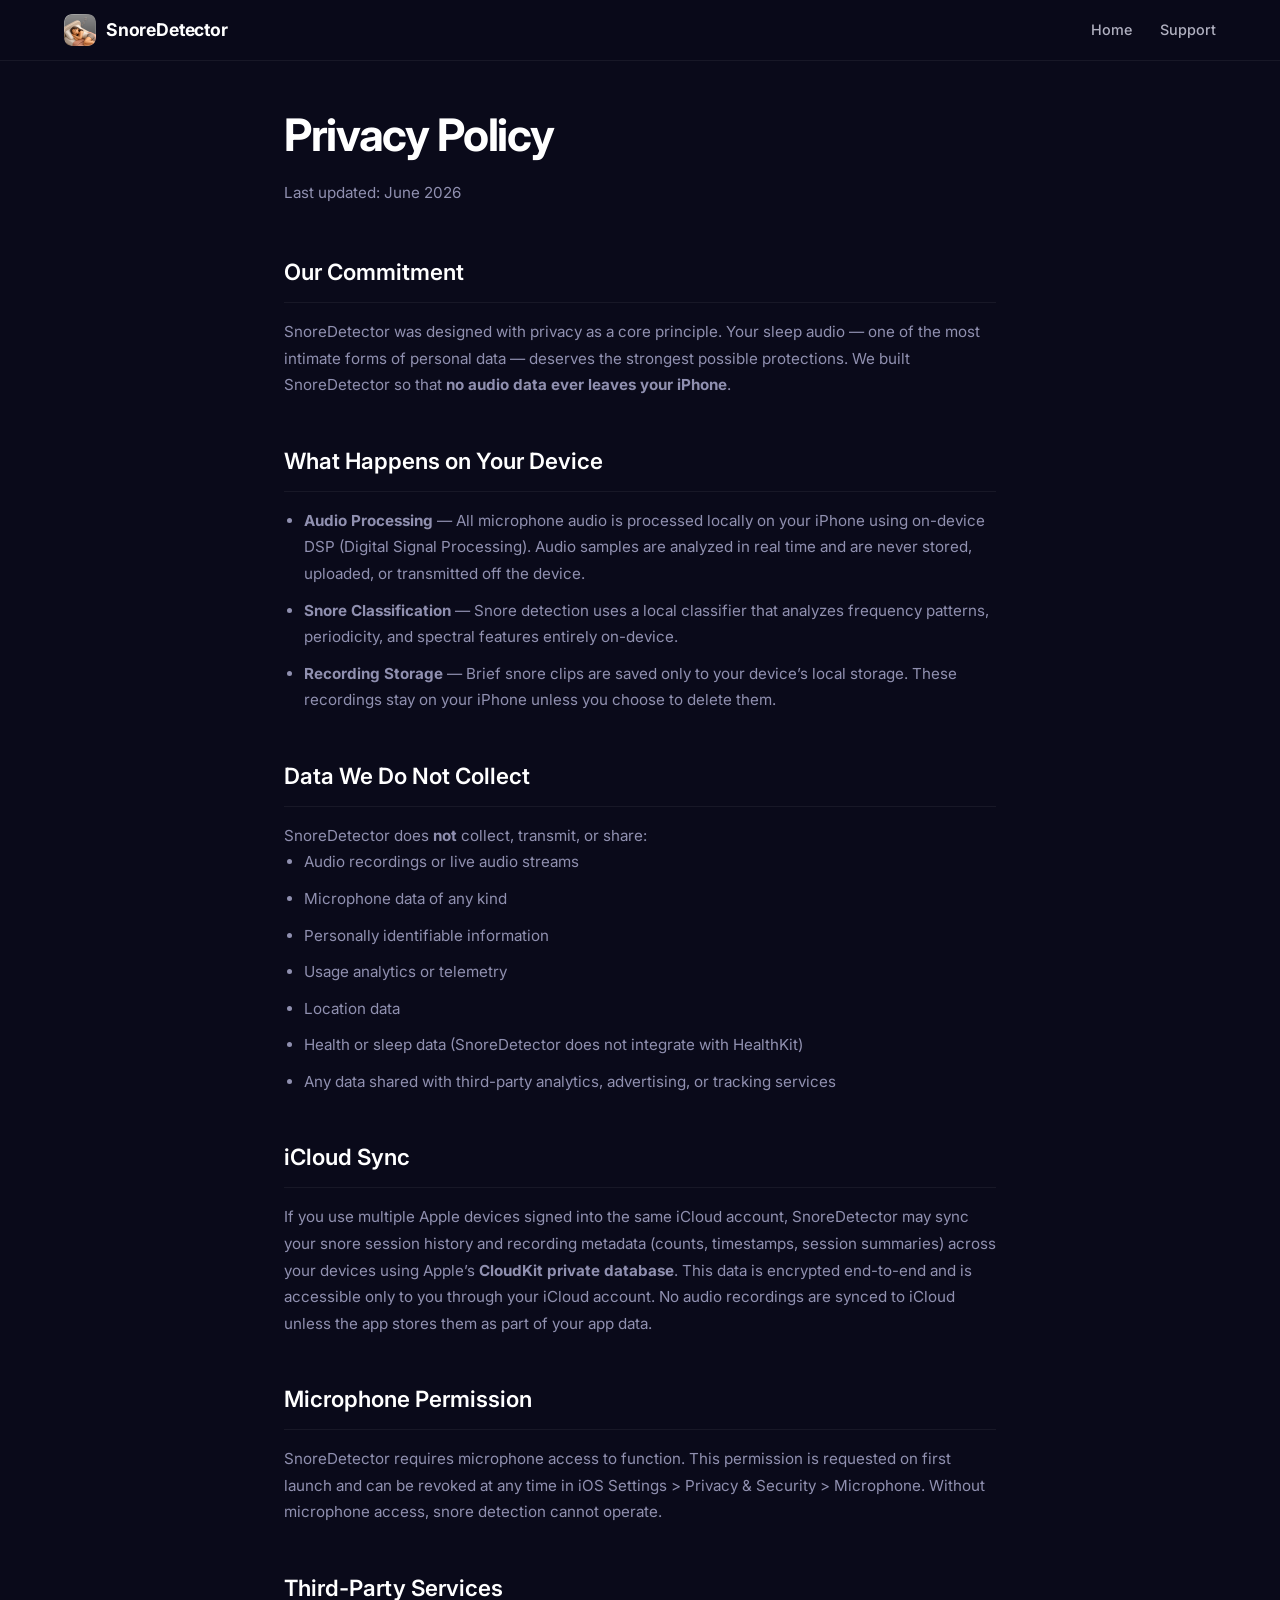
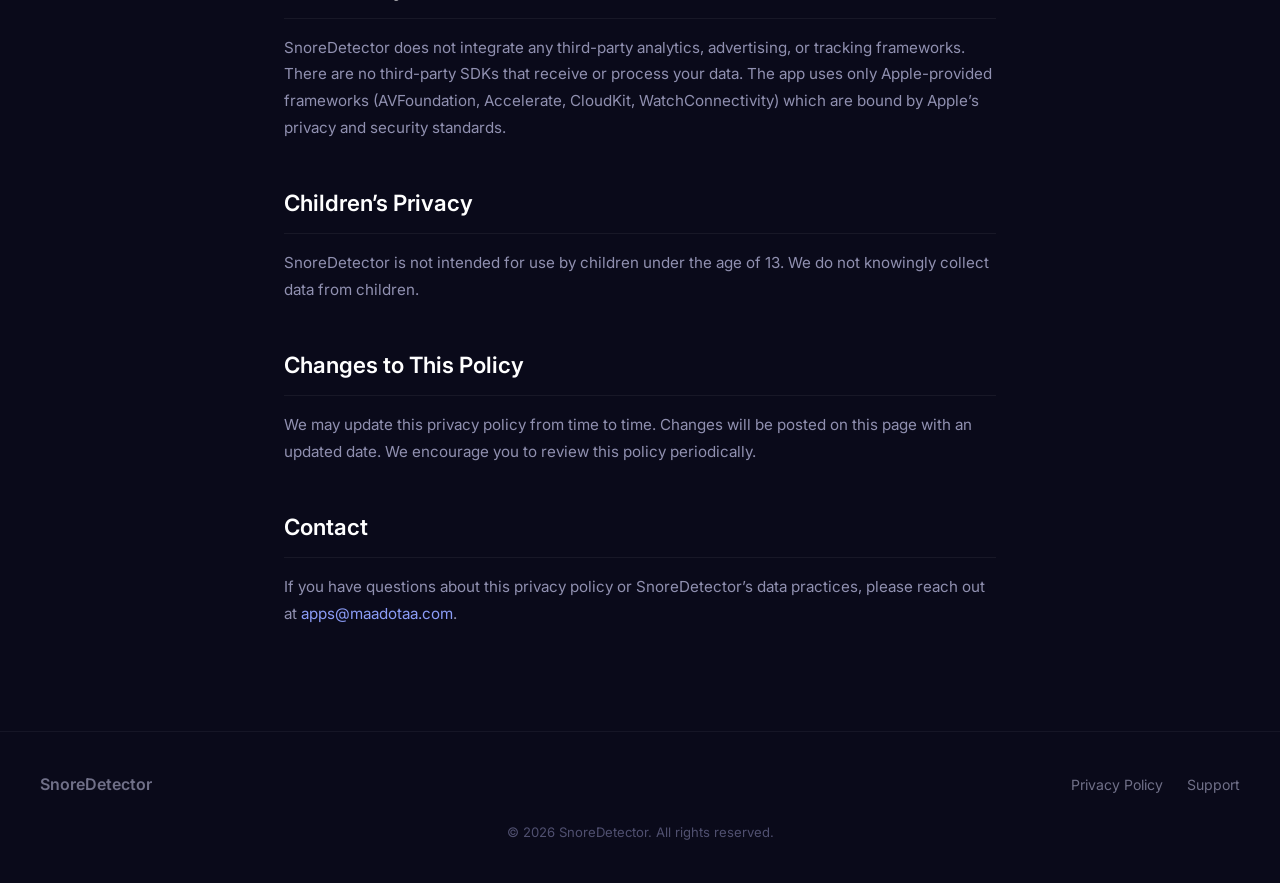
==== privacy.html @ 83e6f571 "Initial commit: SnoreDetector website - Landing page with hero, features, screenshots, and how-it-wo" ====
<!DOCTYPE html>
<html lang="en">
<head>
    <meta charset="UTF-8">
    <meta name="viewport" content="width=device-width, initial-scale=1.0">
    <meta name="description" content="SnoreDetector Privacy Policy — All audio processing happens on-device. Your data never leaves your iPhone.">
    <meta name="theme-color" content="#0a0a1a">
    <title>Privacy Policy — SnoreDetector</title>

    <link rel="icon" type="image/png" href="favicon.png" sizes="64x64">
    <link rel="apple-touch-icon" href="images/app-icon.png">
    <link rel="stylesheet" href="styles.css">

    <link href="https://fonts.googleapis.com/css2?family=Inter:wght@400;500;600;700&display=swap" rel="stylesheet">
</head>
<body>
    <nav class="nav">
        <div class="nav-inner">
            <a href="index.html" class="nav-logo">
                <img src="images/app-icon.png" alt="SnoreDetector" class="logo-icon" width="32" height="32">
                SnoreDetector
            </a>
            <div class="nav-links">
                <a href="index.html">Home</a>
                <a href="support.html">Support</a>
            </div>
        </div>
    </nav>

    <main class="legal-page">
        <h1>Privacy Policy</h1>
        <p class="last-updated">Last updated: June 2026</p>

        <section>
            <h2>Our Commitment</h2>
            <p>SnoreDetector was designed with privacy as a core principle. Your sleep audio — one of the most intimate forms of personal data — deserves the strongest possible protections. We built SnoreDetector so that <strong>no audio data ever leaves your iPhone</strong>.</p>
        </section>

        <section>
            <h2>What Happens on Your Device</h2>
            <ul>
                <li><strong>Audio Processing</strong> — All microphone audio is processed locally on your iPhone using on-device DSP (Digital Signal Processing). Audio samples are analyzed in real time and are never stored, uploaded, or transmitted off the device.</li>
                <li><strong>Snore Classification</strong> — Snore detection uses a local classifier that analyzes frequency patterns, periodicity, and spectral features entirely on-device.</li>
                <li><strong>Recording Storage</strong> — Brief snore clips are saved only to your device&rsquo;s local storage. These recordings stay on your iPhone unless you choose to delete them.</li>
            </ul>
        </section>

        <section>
            <h2>Data We Do Not Collect</h2>
            <p>SnoreDetector does <strong>not</strong> collect, transmit, or share:</p>
            <ul>
                <li>Audio recordings or live audio streams</li>
                <li>Microphone data of any kind</li>
                <li>Personally identifiable information</li>
                <li>Usage analytics or telemetry</li>
                <li>Location data</li>
                <li>Health or sleep data (SnoreDetector does not integrate with HealthKit)</li>
                <li>Any data shared with third-party analytics, advertising, or tracking services</li>
            </ul>
        </section>

        <section>
            <h2>iCloud Sync</h2>
            <p>If you use multiple Apple devices signed into the same iCloud account, SnoreDetector may sync your snore session history and recording metadata (counts, timestamps, session summaries) across your devices using Apple&rsquo;s <strong>CloudKit private database</strong>. This data is encrypted end-to-end and is accessible only to you through your iCloud account. No audio recordings are synced to iCloud unless the app stores them as part of your app data.</p>
        </section>

        <section>
            <h2>Microphone Permission</h2>
            <p>SnoreDetector requires microphone access to function. This permission is requested on first launch and can be revoked at any time in iOS Settings &gt; Privacy &amp; Security &gt; Microphone. Without microphone access, snore detection cannot operate.</p>
        </section>

        <section>
            <h2>Third-Party Services</h2>
            <p>SnoreDetector does not integrate any third-party analytics, advertising, or tracking frameworks. There are no third-party SDKs that receive or process your data. The app uses only Apple-provided frameworks (AVFoundation, Accelerate, CloudKit, WatchConnectivity) which are bound by Apple&rsquo;s privacy and security standards.</p>
        </section>

        <section>
            <h2>Children&rsquo;s Privacy</h2>
            <p>SnoreDetector is not intended for use by children under the age of 13. We do not knowingly collect data from children.</p>
        </section>

        <section>
            <h2>Changes to This Policy</h2>
            <p>We may update this privacy policy from time to time. Changes will be posted on this page with an updated date. We encourage you to review this policy periodically.</p>
        </section>

        <section>
            <h2>Contact</h2>
            <p>If you have questions about this privacy policy or SnoreDetector&rsquo;s data practices, please reach out at <a href="mailto:apps@maadotaa.com?subject=Privacy%20Question%20—%20SnoreDetector">apps@maadotaa.com</a>.</p>
        </section>
    </main>

    <footer class="footer">
        <div class="footer-inner">
            <div class="footer-brand">
                <span>SnoreDetector</span>
            </div>
            <div class="footer-links">
                <a href="privacy.html">Privacy Policy</a>
                <a href="support.html">Support</a>
            </div>
            <p class="footer-copy">&copy; 2026 SnoreDetector. All rights reserved.</p>
        </div>
    </footer>
</body>
</html>
---- styles.css ----
/* ── Reset & Base ── */
*, *::before, *::after { box-sizing: border-box; margin: 0; padding: 0; }

html {
    scroll-behavior: smooth;
    font-size: 16px;
}

body {
    font-family: 'Inter', -apple-system, BlinkMacSystemFont, 'Segoe UI', sans-serif;
    background: #0a0a1a;
    color: #e0e0e8;
    line-height: 1.6;
    -webkit-font-smoothing: antialiased;
    overflow-x: hidden;
}

a {
    color: inherit;
    text-decoration: none;
}

img {
    max-width: 100%;
    display: block;
}

/* ── Navigation ── */
.nav {
    position: fixed;
    top: 0;
    left: 0;
    right: 0;
    z-index: 100;
    background: rgba(10, 10, 26, 0.82);
    backdrop-filter: blur(20px);
    -webkit-backdrop-filter: blur(20px);
    border-bottom: 1px solid rgba(255, 255, 255, 0.06);
}

.nav-inner {
    max-width: 1200px;
    margin: 0 auto;
    padding: 0 24px;
    height: 60px;
    display: flex;
    align-items: center;
    justify-content: space-between;
}

.nav-logo {
    display: flex;
    align-items: center;
    gap: 10px;
    font-weight: 700;
    font-size: 1.1rem;
    letter-spacing: -0.01em;
    color: #ffffff;
}

.logo-icon {
    border-radius: 7px;
    flex-shrink: 0;
}

.nav-links {
    display: flex;
    align-items: center;
    gap: 28px;
}

.nav-links a {
    font-size: 0.9rem;
    font-weight: 500;
    color: #b0b0c0;
    transition: color 0.2s;
}

.nav-links a:hover { color: #ffffff; }

.nav-download-btn {
    background: #8b9cf7;
    color: #ffffff !important;
    padding: 8px 18px;
    border-radius: 20px;
    font-weight: 600 !important;
    font-size: 0.85rem !important;
    transition: background 0.2s, transform 0.15s;
}

.nav-download-btn:hover {
    background: #9dacff;
    transform: translateY(-1px);
}

/* ── Hero ── */
.hero {
    min-height: 100vh;
    display: flex;
    align-items: center;
    justify-content: center;
    padding: 100px 24px 60px;
    gap: 60px;
    max-width: 1200px;
    margin: 0 auto;
}

.hero-content {
    flex: 1;
    max-width: 520px;
}

.hero-app-icon {
    width: 136px;
    height: 136px;
    margin: 0 auto 28px;
    border-radius: 30px;
    box-shadow: 0 18px 45px rgba(0, 0, 0, 0.35), 0 0 45px rgba(255, 255, 255, 0.08);
}

.hero h1 {
    font-size: 3.8rem;
    font-weight: 700;
    line-height: 1.1;
    letter-spacing: -0.03em;
    color: #ffffff;
    margin-bottom: 24px;
}

.hero-subtitle {
    font-size: 1.15rem;
    color: #9090b0;
    line-height: 1.7;
    margin-bottom: 36px;
}

.hero-cta { display: flex; gap: 16px; }

.app-store-btn {
    display: inline-flex;
    align-items: center;
    transition: transform 0.15s, box-shadow 0.2s;
}

.app-store-btn:hover {
    transform: translateY(-2px);
    box-shadow: 0 8px 30px rgba(139, 156, 247, 0.25);
}

/* Hero Visual */
.hero-visual {
    flex: 0 0 auto;
    display: flex;
    align-items: center;
    justify-content: center;
}

.hero-image {
    width: 280px;
    height: auto;
    border-radius: 36px;
    border: 2px solid rgba(255, 255, 255, 0.1);
    box-shadow: 0 40px 80px rgba(0, 0, 0, 0.5), 0 0 60px rgba(139, 156, 247, 0.08);
    transition: transform 0.3s, box-shadow 0.3s;
}

.hero-image:hover {
    transform: translateY(-4px);
    box-shadow: 0 50px 100px rgba(0, 0, 0, 0.55), 0 0 80px rgba(139, 156, 247, 0.12);
}

/* ── Features ── */
.features {
    max-width: 1200px;
    margin: 0 auto;
    padding: 100px 24px;
}

.features h2 {
    text-align: center;
    font-size: 2.4rem;
    font-weight: 700;
    letter-spacing: -0.02em;
    color: #ffffff;
    margin-bottom: 60px;
}

.feature-grid {
    display: grid;
    grid-template-columns: repeat(auto-fit, minmax(320px, 1fr));
    gap: 32px;
}

.feature-card {
    background: rgba(255, 255, 255, 0.03);
    border: 1px solid rgba(255, 255, 255, 0.06);
    border-radius: 18px;
    padding: 32px;
    transition: border-color 0.3s, transform 0.2s;
}

.feature-card:hover {
    border-color: rgba(139, 156, 247, 0.3);
    transform: translateY(-2px);
}

.feature-icon {
    color: #8b9cf7;
    margin-bottom: 18px;
}

.feature-card h3 {
    font-size: 1.15rem;
    font-weight: 600;
    color: #ffffff;
    margin-bottom: 10px;
}

.feature-card p {
    font-size: 0.92rem;
    color: #8888a8;
    line-height: 1.65;
}

/* ── Screenshots ── */
.screenshots {
    padding: 80px 0 100px;
    overflow: hidden;
}

.screenshots h2 {
    text-align: center;
    font-size: 2.4rem;
    font-weight: 700;
    letter-spacing: -0.02em;
    color: #ffffff;
    margin-bottom: 50px;
}

.screenshot-scroll {
    width: 100%;
    overflow-x: auto;
    -webkit-overflow-scrolling: touch;
    scrollbar-width: none;
    padding: 0 24px;
}

.screenshot-scroll::-webkit-scrollbar { display: none; }

.screenshot-track {
    display: flex;
    gap: 28px;
    width: max-content;
    padding: 10px 0;
}

.screenshot-track img {
    width: 260px;
    height: auto;
    border-radius: 24px;
    border: 1px solid rgba(255, 255, 255, 0.08);
    box-shadow: 0 20px 50px rgba(0, 0, 0, 0.4);
    transition: transform 0.3s, box-shadow 0.3s;
    flex-shrink: 0;
}

.screenshot-track img:hover {
    transform: translateY(-6px);
    box-shadow: 0 30px 60px rgba(0, 0, 0, 0.5), 0 0 30px rgba(139, 156, 247, 0.1);
}

/* ── How It Works ── */
.how-it-works {
    max-width: 1000px;
    margin: 0 auto;
    padding: 0 24px 100px;
}

.how-it-works h2 {
    text-align: center;
    font-size: 2.4rem;
    font-weight: 700;
    letter-spacing: -0.02em;
    color: #ffffff;
    margin-bottom: 60px;
}

.steps {
    display: flex;
    align-items: flex-start;
    justify-content: center;
    gap: 0;
    flex-wrap: wrap;
}

.step {
    text-align: center;
    flex: 1;
    min-width: 180px;
    padding: 0 16px;
}

.step-number {
    width: 48px;
    height: 48px;
    border-radius: 50%;
    background: linear-gradient(135deg, #8b9cf7, #6b7de0);
    color: #ffffff;
    font-weight: 700;
    font-size: 1.2rem;
    display: flex;
    align-items: center;
    justify-content: center;
    margin: 0 auto 16px;
    box-shadow: 0 8px 24px rgba(139, 156, 247, 0.25);
}

.step h3 {
    font-size: 1rem;
    font-weight: 600;
    color: #ffffff;
    margin-bottom: 8px;
}

.step p {
    font-size: 0.88rem;
    color: #8888a8;
    line-height: 1.6;
}

.step-line {
    width: 60px;
    height: 2px;
    background: rgba(139, 156, 247, 0.25);
    margin-top: 24px;
    flex-shrink: 0;
}

@media (max-width: 768px) {
    .steps { flex-direction: column; align-items: center; }
    .step-line { width: 2px; height: 40px; margin: 0; }
    .step { min-width: 0; max-width: 360px; }
}

/* ── Privacy Banner ── */
.privacy-banner {
    background: rgba(139, 156, 247, 0.04);
    border-top: 1px solid rgba(255, 255, 255, 0.05);
    border-bottom: 1px solid rgba(255, 255, 255, 0.05);
    padding: 80px 24px;
}

.privacy-banner-content {
    max-width: 640px;
    margin: 0 auto;
    text-align: center;
}

.privacy-banner-content svg {
    color: #8b9cf7;
    margin-bottom: 20px;
}

.privacy-banner-content h2 {
    font-size: 2rem;
    font-weight: 700;
    color: #ffffff;
    margin-bottom: 16px;
}

.privacy-banner-content p {
    font-size: 1rem;
    color: #9090b0;
    line-height: 1.7;
    margin-bottom: 24px;
}

.text-link {
    color: #8b9cf7;
    font-weight: 600;
    font-size: 0.95rem;
    transition: color 0.2s;
}

.text-link:hover { color: #b3c0ff; }

/* ── Footer ── */
.footer {
    padding: 40px 24px;
    border-top: 1px solid rgba(255, 255, 255, 0.05);
}

.footer-inner {
    max-width: 1200px;
    margin: 0 auto;
    display: flex;
    align-items: center;
    justify-content: space-between;
    flex-wrap: wrap;
    gap: 16px;
}

.footer-brand {
    display: flex;
    align-items: center;
    gap: 8px;
    font-weight: 600;
    color: #707088;
}

.footer-links {
    display: flex;
    gap: 24px;
}

.footer-links a {
    font-size: 0.88rem;
    color: #707088;
    transition: color 0.2s;
}

.footer-links a:hover { color: #8b9cf7; }

.footer-copy {
    font-size: 0.82rem;
    color: #505070;
    width: 100%;
    text-align: center;
    margin-top: 8px;
}

/* ── Legal Pages (Privacy & Support) ── */
.legal-page {
    max-width: 760px;
    margin: 0 auto;
    padding: 100px 24px 60px;
}

.legal-page h1 {
    font-size: 2.8rem;
    font-weight: 700;
    letter-spacing: -0.03em;
    color: #ffffff;
    margin-bottom: 8px;
}

.last-updated {
    color: #606080;
    font-size: 0.9rem;
    margin-bottom: 48px;
}

.legal-page section {
    margin-bottom: 44px;
}

.legal-page h2 {
    font-size: 1.4rem;
    font-weight: 600;
    color: #ffffff;
    margin-bottom: 16px;
    padding-bottom: 12px;
    border-bottom: 1px solid rgba(255, 255, 255, 0.06);
}

.legal-page h3 {
    font-size: 1.05rem;
    font-weight: 600;
    color: #d0d0e0;
    margin-bottom: 8px;
}

.legal-page p, .legal-page li {
    font-size: 0.95rem;
    color: #9090b0;
    line-height: 1.75;
}

.legal-page ul {
    padding-left: 20px;
}

.legal-page li {
    margin-bottom: 10px;
}

.legal-page a {
    color: #8b9cf7;
    transition: color 0.2s;
}

.legal-page a:hover { color: #b3c0ff; }

/* ── Support Page ── */
.support-intro {
    color: #9090b0;
    font-size: 1.1rem;
    margin: -24px 0 48px;
}

.faq-item {
    background: rgba(255, 255, 255, 0.02);
    border: 1px solid rgba(255, 255, 255, 0.05);
    border-radius: 14px;
    padding: 24px;
    margin-bottom: 16px;
    transition: border-color 0.2s;
}

.faq-item:hover {
    border-color: rgba(139, 156, 247, 0.2);
}

.faq-item h3 {
    font-size: 1rem;
    font-weight: 600;
    color: #d0d0e0;
    margin-bottom: 8px;
}

.faq-item p {
    font-size: 0.9rem;
    color: #8080a0;
    line-height: 1.7;
}

.contact-section {
    background: rgba(139, 156, 247, 0.05);
    border: 1px solid rgba(139, 156, 247, 0.12);
    border-radius: 18px;
    padding: 40px;
    text-align: center;
    margin-top: 48px;
}

.contact-section h2 {
    border-bottom: none;
    margin-bottom: 12px;
    padding-bottom: 0;
}

.contact-section p {
    margin-bottom: 24px;
}

.contact-btn {
    display: inline-flex;
    align-items: center;
    background: #ffffff;
    color: #0a0a1a;
    padding: 14px 32px;
    border-radius: 14px;
    font-weight: 600;
    font-size: 1rem;
    transition: transform 0.15s, box-shadow 0.2s;
}

.contact-btn:hover {
    transform: translateY(-2px);
    box-shadow: 0 8px 30px rgba(139, 156, 247, 0.25);
}

/* ── Responsive ── */
@media (max-width: 900px) {
    .hero {
        flex-direction: column;
        text-align: center;
        padding: 100px 24px 40px;
        gap: 40px;
    }

    .hero h1 { font-size: 2.8rem; }
    .hero-app-icon {
        width: 120px;
        height: 120px;
        border-radius: 27px;
    }
    .hero-cta { justify-content: center; }
    .hero-image { width: 220px; }

    .features h2, .screenshots h2, .how-it-works h2 {
        font-size: 2rem;
    }

    .nav-links a:not(.nav-download-btn) { display: none; }
    .nav-links { gap: 12px; }

    .legal-page h1 { font-size: 2.2rem; }

    .contact-section { padding: 28px 20px; }

    .footer-inner { flex-direction: column; text-align: center; }
}

@media (max-width: 480px) {
    .hero h1 { font-size: 2.2rem; }
    .hero-app-icon {
        width: 104px;
        height: 104px;
        border-radius: 23px;
        margin-bottom: 22px;
    }
    .hero-image { width: 180px; }
    .feature-grid { grid-template-columns: 1fr; }
    .screenshot-track img { width: 200px; }
}
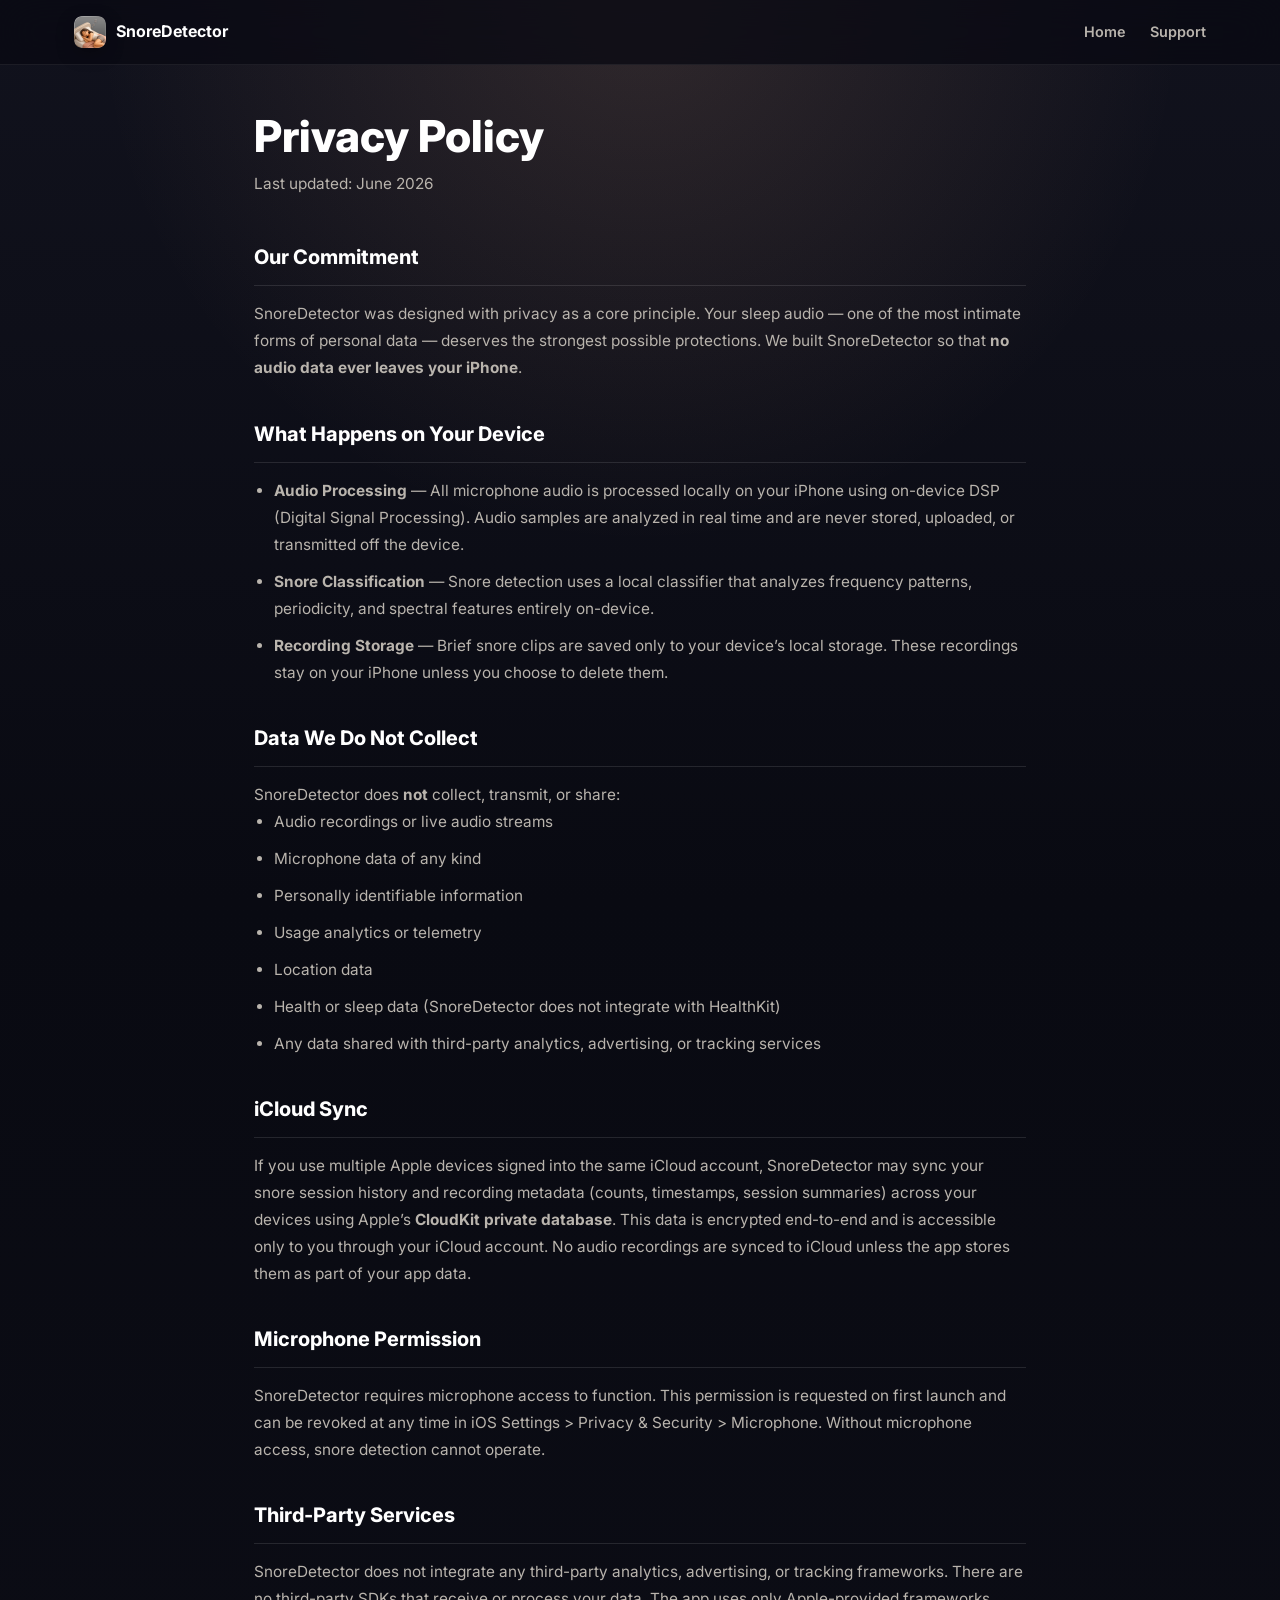
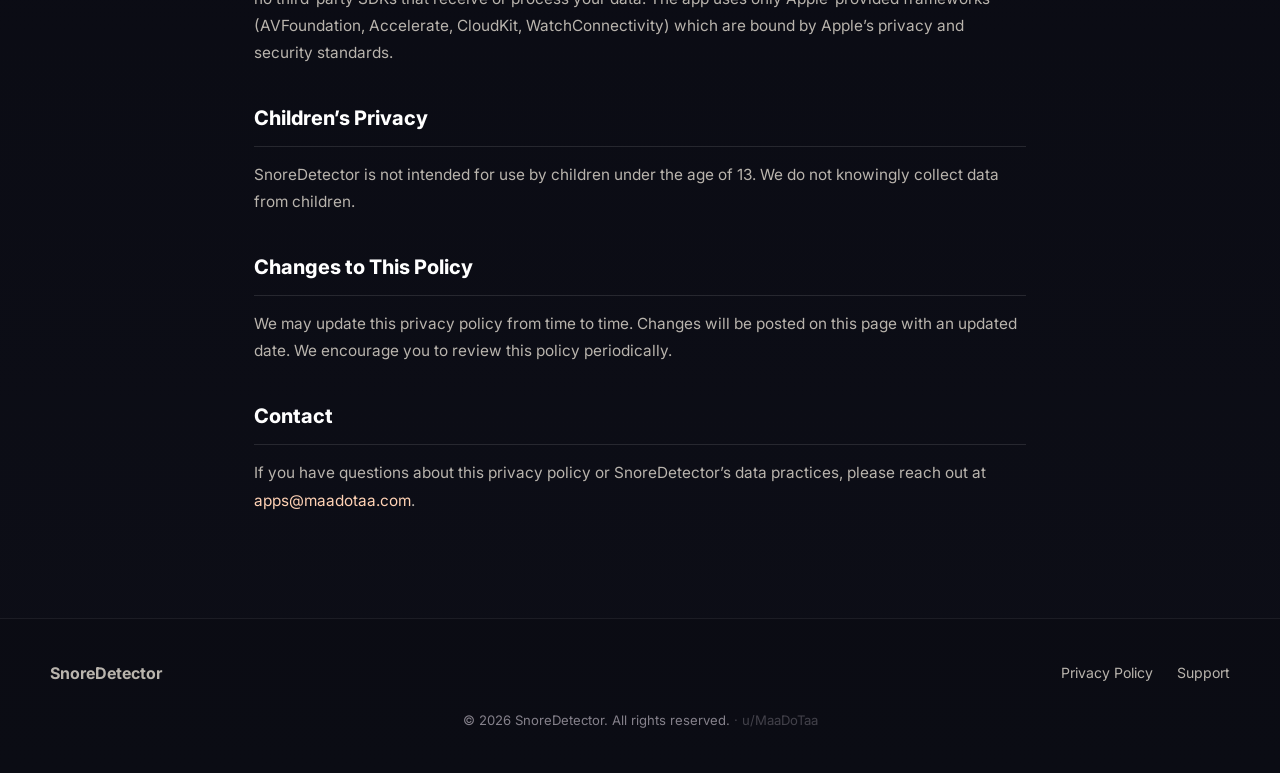
==== commit 1c11d732: "Add Reddit ID u/MaaDoTaa to footer Co-Authored-By: Claude Opus 4.8 <noreply@anthropic.com>" ====
--- a/privacy.html
+++ b/privacy.html
@@ -99,7 +99,7 @@
                 <a href="privacy.html">Privacy Policy</a>
                 <a href="support.html">Support</a>
             </div>
-            <p class="footer-copy">&copy; 2026 SnoreDetector. All rights reserved.</p>
+            <p class="footer-copy">&copy; 2026 SnoreDetector. All rights reserved. <span class="footer-reddit"> &middot; <a href="https://reddit.com/user/MaaDoTaa" target="_blank" rel="noopener">u/MaaDoTaa</a></span></p>
         </div>
     </footer>
 </body>
--- a/styles.css
+++ b/styles.css
@@ -1,5 +1,23 @@
-/* ── Reset & Base ── */
+/* Reset and Base */
 *, *::before, *::after { box-sizing: border-box; margin: 0; padding: 0; }
+
+:root {
+    color-scheme: dark;
+    --bg: #090a12;
+    --bg-soft: #10121d;
+    --panel: rgba(255, 255, 255, 0.055);
+    --panel-strong: rgba(255, 255, 255, 0.085);
+    --line: rgba(255, 255, 255, 0.11);
+    --line-soft: rgba(255, 255, 255, 0.07);
+    --text: #f6f3ee;
+    --muted: #b9b4ad;
+    --subtle: #85818b;
+    --accent: #f0b38d;
+    --accent-strong: #ffd2b5;
+    --sage: #a5c7b0;
+    --violet: #9ca7ff;
+    --shadow: 0 24px 80px rgba(0, 0, 0, 0.42);
+}
 
 html {
     scroll-behavior: smooth;
@@ -8,8 +26,10 @@
 
 body {
     font-family: 'Inter', -apple-system, BlinkMacSystemFont, 'Segoe UI', sans-serif;
-    background: #0a0a1a;
-    color: #e0e0e8;
+    background:
+        radial-gradient(circle at 50% 0%, rgba(240, 179, 141, 0.14), transparent 34rem),
+        linear-gradient(180deg, #11121d 0%, var(--bg) 38%, #0d0e17 100%);
+    color: var(--text);
     line-height: 1.6;
     -webkit-font-smoothing: antialiased;
     overflow-x: hidden;
@@ -25,24 +45,24 @@
     display: block;
 }
 
-/* ── Navigation ── */
+/* Navigation */
 .nav {
     position: fixed;
     top: 0;
     left: 0;
     right: 0;
     z-index: 100;
-    background: rgba(10, 10, 26, 0.82);
-    backdrop-filter: blur(20px);
-    -webkit-backdrop-filter: blur(20px);
-    border-bottom: 1px solid rgba(255, 255, 255, 0.06);
+    background: rgba(9, 10, 18, 0.78);
+    backdrop-filter: blur(22px) saturate(1.25);
+    -webkit-backdrop-filter: blur(22px) saturate(1.25);
+    border-bottom: 1px solid var(--line-soft);
 }
 
 .nav-inner {
-    max-width: 1200px;
+    max-width: 1180px;
     margin: 0 auto;
     padding: 0 24px;
-    height: 60px;
+    height: 64px;
     display: flex;
     align-items: center;
     justify-content: space-between;
@@ -53,188 +73,275 @@
     align-items: center;
     gap: 10px;
     font-weight: 700;
-    font-size: 1.1rem;
-    letter-spacing: -0.01em;
+    font-size: 1rem;
+    letter-spacing: 0;
     color: #ffffff;
 }
 
 .logo-icon {
     border-radius: 7px;
     flex-shrink: 0;
+    box-shadow: 0 6px 18px rgba(0, 0, 0, 0.28);
 }
 
 .nav-links {
     display: flex;
     align-items: center;
-    gap: 28px;
+    gap: 24px;
 }
 
 .nav-links a {
     font-size: 0.9rem;
-    font-weight: 500;
-    color: #b0b0c0;
-    transition: color 0.2s;
+    font-weight: 600;
+    color: var(--muted);
+    transition: color 0.2s ease, background 0.2s ease, transform 0.15s ease;
 }
 
 .nav-links a:hover { color: #ffffff; }
 
 .nav-download-btn {
-    background: #8b9cf7;
-    color: #ffffff !important;
-    padding: 8px 18px;
-    border-radius: 20px;
-    font-weight: 600 !important;
-    font-size: 0.85rem !important;
-    transition: background 0.2s, transform 0.15s;
+    display: inline-flex;
+    align-items: center;
+    gap: 6px;
+    background: #ffffff;
+    color: #11121d !important;
+    padding: 9px 16px;
+    border-radius: 999px;
+    font-weight: 700 !important;
+    font-size: 0.86rem !important;
+    box-shadow: 0 10px 26px rgba(0, 0, 0, 0.22);
 }
 
 .nav-download-btn:hover {
-    background: #9dacff;
+    background: var(--accent-strong);
     transform: translateY(-1px);
 }
 
-/* ── Hero ── */
+/* Hero */
 .hero {
     min-height: 100vh;
-    display: flex;
-    align-items: center;
-    justify-content: center;
-    padding: 100px 24px 60px;
-    gap: 60px;
-    max-width: 1200px;
+    display: grid;
+    grid-template-columns: minmax(0, 1.05fr) minmax(280px, 0.95fr);
+    align-items: center;
+    gap: 72px;
+    max-width: 1180px;
     margin: 0 auto;
+    padding: 112px 24px 76px;
 }
 
 .hero-content {
-    flex: 1;
-    max-width: 520px;
+    max-width: 560px;
+    text-align: center;
 }
 
 .hero-app-icon {
-    width: 136px;
-    height: 136px;
-    margin: 0 auto 28px;
-    border-radius: 30px;
-    box-shadow: 0 18px 45px rgba(0, 0, 0, 0.35), 0 0 45px rgba(255, 255, 255, 0.08);
+    width: 148px;
+    height: 148px;
+    margin: 0 auto 24px;
+    border-radius: 32px;
+    border: 1px solid rgba(255, 255, 255, 0.22);
+    box-shadow: 0 22px 60px rgba(0, 0, 0, 0.42), 0 0 0 8px rgba(255, 255, 255, 0.035);
+}
+
+.hero-kicker,
+.section-kicker {
+    color: var(--accent-strong);
+    font-size: 0.78rem;
+    font-weight: 800;
+    letter-spacing: 0;
+    text-transform: uppercase;
+}
+
+.hero-kicker {
+    margin-bottom: 14px;
 }
 
 .hero h1 {
-    font-size: 3.8rem;
-    font-weight: 700;
-    line-height: 1.1;
-    letter-spacing: -0.03em;
+    font-size: 4rem;
+    font-weight: 800;
+    line-height: 1.02;
+    letter-spacing: 0;
     color: #ffffff;
     margin-bottom: 24px;
 }
 
 .hero-subtitle {
-    font-size: 1.15rem;
-    color: #9090b0;
+    font-size: 1.12rem;
+    color: var(--muted);
     line-height: 1.7;
-    margin-bottom: 36px;
-}
-
-.hero-cta { display: flex; gap: 16px; }
+    max-width: 520px;
+    margin: 0 auto 30px;
+}
+
+.hero-cta {
+    display: flex;
+    justify-content: center;
+    gap: 16px;
+}
 
 .app-store-btn {
     display: inline-flex;
     align-items: center;
-    transition: transform 0.15s, box-shadow 0.2s;
+    border-radius: 8px;
+    transition: transform 0.15s ease, filter 0.2s ease;
 }
 
 .app-store-btn:hover {
     transform: translateY(-2px);
-    box-shadow: 0 8px 30px rgba(139, 156, 247, 0.25);
-}
-
-/* Hero Visual */
+    filter: drop-shadow(0 12px 24px rgba(240, 179, 141, 0.18));
+}
+
+.hero-proof {
+    display: flex;
+    flex-wrap: wrap;
+    justify-content: center;
+    gap: 10px;
+    margin-top: 28px;
+}
+
+.hero-proof span {
+    color: #ddd6cf;
+    background: rgba(255, 255, 255, 0.06);
+    border: 1px solid var(--line);
+    border-radius: 999px;
+    padding: 8px 12px;
+    font-size: 0.82rem;
+    font-weight: 650;
+}
+
 .hero-visual {
-    flex: 0 0 auto;
+    position: relative;
     display: flex;
     align-items: center;
     justify-content: center;
+    min-height: 650px;
+}
+
+.hero-visual::before {
+    content: "";
+    position: absolute;
+    width: 90%;
+    height: 92%;
+    border: 1px solid rgba(255, 255, 255, 0.08);
+    border-radius: 28px;
+    background: linear-gradient(180deg, rgba(255, 255, 255, 0.06), rgba(255, 255, 255, 0.015));
+    transform: rotate(3deg);
 }
 
 .hero-image {
-    width: 280px;
+    position: relative;
+    width: min(130%, 624px);
+    max-width: none;
     height: auto;
-    border-radius: 36px;
-    border: 2px solid rgba(255, 255, 255, 0.1);
-    box-shadow: 0 40px 80px rgba(0, 0, 0, 0.5), 0 0 60px rgba(139, 156, 247, 0.08);
-    transition: transform 0.3s, box-shadow 0.3s;
+    border-radius: 20px;
+    border: 1px solid rgba(255, 255, 255, 0.16);
+    box-shadow: var(--shadow), 0 0 70px rgba(25, 203, 225, 0.13);
+    transition: transform 0.3s ease, box-shadow 0.3s ease;
 }
 
 .hero-image:hover {
-    transform: translateY(-4px);
-    box-shadow: 0 50px 100px rgba(0, 0, 0, 0.55), 0 0 80px rgba(139, 156, 247, 0.12);
-}
-
-/* ── Features ── */
+    transform: translateY(-5px);
+    box-shadow: 0 34px 100px rgba(0, 0, 0, 0.5), 0 0 84px rgba(240, 179, 141, 0.1);
+}
+
+/* Shared Sections */
+.section-heading {
+    max-width: 680px;
+    margin: 0 auto 48px;
+    text-align: center;
+}
+
+.section-heading h2,
+.privacy-banner-content h2,
+.how-it-works h2,
+.features h2,
+.screenshots h2 {
+    font-size: 2.35rem;
+    font-weight: 800;
+    line-height: 1.12;
+    letter-spacing: 0;
+    color: #ffffff;
+    margin-top: 10px;
+}
+
+.section-heading p:not(.section-kicker) {
+    margin-top: 14px;
+    color: var(--muted);
+    font-size: 1rem;
+}
+
+/* Features */
 .features {
-    max-width: 1200px;
+    max-width: 1180px;
     margin: 0 auto;
-    padding: 100px 24px;
-}
-
-.features h2 {
-    text-align: center;
-    font-size: 2.4rem;
-    font-weight: 700;
-    letter-spacing: -0.02em;
-    color: #ffffff;
-    margin-bottom: 60px;
+    padding: 96px 24px 88px;
 }
 
 .feature-grid {
     display: grid;
-    grid-template-columns: repeat(auto-fit, minmax(320px, 1fr));
-    gap: 32px;
+    grid-template-columns: repeat(3, minmax(0, 1fr));
+    gap: 16px;
 }
 
 .feature-card {
-    background: rgba(255, 255, 255, 0.03);
-    border: 1px solid rgba(255, 255, 255, 0.06);
-    border-radius: 18px;
-    padding: 32px;
-    transition: border-color 0.3s, transform 0.2s;
+    min-height: 236px;
+    background: linear-gradient(180deg, rgba(255, 255, 255, 0.07), rgba(255, 255, 255, 0.035));
+    border: 1px solid var(--line);
+    border-radius: 8px;
+    padding: 26px;
+    box-shadow: 0 18px 50px rgba(0, 0, 0, 0.16);
+    transition: border-color 0.2s ease, transform 0.2s ease, background 0.2s ease;
 }
 
 .feature-card:hover {
-    border-color: rgba(139, 156, 247, 0.3);
-    transform: translateY(-2px);
+    background: linear-gradient(180deg, rgba(255, 255, 255, 0.09), rgba(255, 255, 255, 0.045));
+    border-color: rgba(240, 179, 141, 0.36);
+    transform: translateY(-3px);
 }
 
 .feature-icon {
-    color: #8b9cf7;
+    width: 48px;
+    height: 48px;
+    display: flex;
+    align-items: center;
+    justify-content: center;
+    color: var(--accent);
+    background: rgba(240, 179, 141, 0.1);
+    border: 1px solid rgba(240, 179, 141, 0.16);
+    border-radius: 8px;
     margin-bottom: 18px;
 }
 
+.feature-card:nth-child(3n + 2) .feature-icon {
+    color: var(--sage);
+    background: rgba(165, 199, 176, 0.1);
+    border-color: rgba(165, 199, 176, 0.16);
+}
+
+.feature-card:nth-child(3n) .feature-icon {
+    color: var(--violet);
+    background: rgba(156, 167, 255, 0.1);
+    border-color: rgba(156, 167, 255, 0.16);
+}
+
 .feature-card h3 {
-    font-size: 1.15rem;
-    font-weight: 600;
+    font-size: 1.05rem;
+    font-weight: 750;
     color: #ffffff;
     margin-bottom: 10px;
 }
 
 .feature-card p {
-    font-size: 0.92rem;
-    color: #8888a8;
+    font-size: 0.93rem;
+    color: var(--muted);
     line-height: 1.65;
 }
 
-/* ── Screenshots ── */
+/* Screenshots */
 .screenshots {
-    padding: 80px 0 100px;
+    padding: 82px 0 104px;
     overflow: hidden;
-}
-
-.screenshots h2 {
-    text-align: center;
-    font-size: 2.4rem;
-    font-weight: 700;
-    letter-spacing: -0.02em;
-    color: #ffffff;
-    margin-bottom: 50px;
+    background: linear-gradient(180deg, transparent, rgba(255, 255, 255, 0.03) 48%, transparent);
 }
 
 .screenshot-scroll {
@@ -249,149 +356,131 @@
 
 .screenshot-track {
     display: flex;
-    gap: 28px;
+    gap: 22px;
     width: max-content;
-    padding: 10px 0;
+    padding: 12px max(24px, calc((100vw - 1180px) / 2)) 18px;
 }
 
 .screenshot-track img {
-    width: 260px;
+    width: 258px;
     height: auto;
-    border-radius: 24px;
-    border: 1px solid rgba(255, 255, 255, 0.08);
-    box-shadow: 0 20px 50px rgba(0, 0, 0, 0.4);
-    transition: transform 0.3s, box-shadow 0.3s;
+    border-radius: 22px;
+    border: 1px solid rgba(255, 255, 255, 0.14);
+    box-shadow: 0 20px 58px rgba(0, 0, 0, 0.38);
+    transition: transform 0.25s ease, box-shadow 0.25s ease;
     flex-shrink: 0;
 }
 
 .screenshot-track img:hover {
     transform: translateY(-6px);
-    box-shadow: 0 30px 60px rgba(0, 0, 0, 0.5), 0 0 30px rgba(139, 156, 247, 0.1);
-}
-
-/* ── How It Works ── */
+    box-shadow: 0 30px 78px rgba(0, 0, 0, 0.5);
+}
+
+/* How It Works */
 .how-it-works {
-    max-width: 1000px;
+    max-width: 1080px;
     margin: 0 auto;
-    padding: 0 24px 100px;
-}
-
-.how-it-works h2 {
-    text-align: center;
-    font-size: 2.4rem;
-    font-weight: 700;
-    letter-spacing: -0.02em;
-    color: #ffffff;
-    margin-bottom: 60px;
+    padding: 8px 24px 104px;
 }
 
 .steps {
-    display: flex;
-    align-items: flex-start;
+    display: grid;
+    grid-template-columns: repeat(4, minmax(0, 1fr));
+    gap: 14px;
+}
+
+.step {
+    position: relative;
+    min-height: 220px;
+    background: var(--panel);
+    border: 1px solid var(--line);
+    border-radius: 8px;
+    padding: 26px 22px;
+}
+
+.step-number {
+    width: 36px;
+    height: 36px;
+    border-radius: 999px;
+    background: #ffffff;
+    color: #15151d;
+    font-weight: 800;
+    font-size: 0.95rem;
+    display: flex;
+    align-items: center;
     justify-content: center;
-    gap: 0;
-    flex-wrap: wrap;
-}
-
-.step {
-    text-align: center;
-    flex: 1;
-    min-width: 180px;
-    padding: 0 16px;
-}
-
-.step-number {
-    width: 48px;
-    height: 48px;
-    border-radius: 50%;
-    background: linear-gradient(135deg, #8b9cf7, #6b7de0);
-    color: #ffffff;
-    font-weight: 700;
-    font-size: 1.2rem;
-    display: flex;
-    align-items: center;
-    justify-content: center;
-    margin: 0 auto 16px;
-    box-shadow: 0 8px 24px rgba(139, 156, 247, 0.25);
+    margin-bottom: 18px;
 }
 
 .step h3 {
     font-size: 1rem;
-    font-weight: 600;
+    font-weight: 750;
     color: #ffffff;
-    margin-bottom: 8px;
+    margin-bottom: 9px;
 }
 
 .step p {
-    font-size: 0.88rem;
-    color: #8888a8;
-    line-height: 1.6;
-}
-
-.step-line {
-    width: 60px;
-    height: 2px;
-    background: rgba(139, 156, 247, 0.25);
-    margin-top: 24px;
-    flex-shrink: 0;
-}
-
-@media (max-width: 768px) {
-    .steps { flex-direction: column; align-items: center; }
-    .step-line { width: 2px; height: 40px; margin: 0; }
-    .step { min-width: 0; max-width: 360px; }
-}
-
-/* ── Privacy Banner ── */
+    font-size: 0.9rem;
+    color: var(--muted);
+    line-height: 1.65;
+}
+
+.step-line { display: none; }
+
+/* Privacy Banner */
 .privacy-banner {
-    background: rgba(139, 156, 247, 0.04);
-    border-top: 1px solid rgba(255, 255, 255, 0.05);
-    border-bottom: 1px solid rgba(255, 255, 255, 0.05);
-    padding: 80px 24px;
+    padding: 86px 24px;
+    border-top: 1px solid var(--line-soft);
+    border-bottom: 1px solid var(--line-soft);
+    background:
+        linear-gradient(135deg, rgba(240, 179, 141, 0.11), rgba(165, 199, 176, 0.08)),
+        rgba(255, 255, 255, 0.025);
 }
 
 .privacy-banner-content {
-    max-width: 640px;
+    max-width: 700px;
     margin: 0 auto;
     text-align: center;
 }
 
 .privacy-banner-content svg {
-    color: #8b9cf7;
-    margin-bottom: 20px;
+    color: var(--accent-strong);
+    margin: 0 auto 18px;
 }
 
 .privacy-banner-content h2 {
-    font-size: 2rem;
-    font-weight: 700;
-    color: #ffffff;
     margin-bottom: 16px;
 }
 
 .privacy-banner-content p {
     font-size: 1rem;
-    color: #9090b0;
-    line-height: 1.7;
+    color: #e1d8cf;
+    line-height: 1.75;
     margin-bottom: 24px;
 }
 
 .text-link {
-    color: #8b9cf7;
-    font-weight: 600;
+    color: #ffffff;
+    font-weight: 750;
     font-size: 0.95rem;
-    transition: color 0.2s;
-}
-
-.text-link:hover { color: #b3c0ff; }
-
-/* ── Footer ── */
+    border-bottom: 1px solid rgba(255, 255, 255, 0.34);
+    transition: color 0.2s ease, border-color 0.2s ease;
+}
+
+.text-link:hover {
+    color: var(--accent-strong);
+    border-color: var(--accent-strong);
+}
+
+/* Footer */
 .footer {
-    padding: 40px 24px;
-    border-top: 1px solid rgba(255, 255, 255, 0.05);
+    padding: 42px 24px;
+    background: rgba(0, 0, 0, 0.12);
+    border-top: 1px solid var(--line-soft);
 }
 
 .footer-inner {
-    max-width: 1200px;
+    max-width: 1180px;
     margin: 0 auto;
     display: flex;
     align-items: center;
@@ -404,8 +493,8 @@
     display: flex;
     align-items: center;
     gap: 8px;
-    font-weight: 600;
-    color: #707088;
+    font-weight: 700;
+    color: var(--muted);
 }
 
 .footer-links {
@@ -415,65 +504,85 @@
 
 .footer-links a {
     font-size: 0.88rem;
-    color: #707088;
-    transition: color 0.2s;
-}
-
-.footer-links a:hover { color: #8b9cf7; }
+    color: var(--muted);
+    transition: color 0.2s ease;
+}
+
+.footer-links a:hover { color: var(--accent-strong); }
 
 .footer-copy {
     font-size: 0.82rem;
-    color: #505070;
+    color: var(--subtle);
     width: 100%;
     text-align: center;
     margin-top: 8px;
 }
 
-/* ── Legal Pages (Privacy & Support) ── */
+.footer-reddit {
+    opacity: 0.45;
+    transition: opacity 0.25s ease;
+}
+
+.footer-reddit:hover {
+    opacity: 0.8;
+}
+
+.footer-reddit a {
+    color: inherit;
+}
+
+/* Legal Pages */
 .legal-page {
-    max-width: 760px;
+    max-width: 820px;
     margin: 0 auto;
-    padding: 100px 24px 60px;
+    padding: 112px 24px 68px;
 }
 
 .legal-page h1 {
-    font-size: 2.8rem;
-    font-weight: 700;
-    letter-spacing: -0.03em;
+    font-size: 2.75rem;
+    font-weight: 800;
+    line-height: 1.1;
+    letter-spacing: 0;
     color: #ffffff;
+    margin-bottom: 10px;
+}
+
+.last-updated,
+.support-intro {
+    color: var(--muted);
+    font-size: 1rem;
+    margin-bottom: 44px;
+}
+
+.support-intro {
+    margin-top: -4px;
+}
+
+.legal-page section {
+    margin-bottom: 36px;
+}
+
+.legal-page h2 {
+    font-size: 1.25rem;
+    font-weight: 750;
+    color: #ffffff;
+    margin-bottom: 14px;
+    padding-bottom: 12px;
+    border-bottom: 1px solid var(--line);
+}
+
+.legal-page h3 {
+    font-size: 1rem;
+    font-weight: 750;
+    color: #f0ece7;
     margin-bottom: 8px;
 }
 
-.last-updated {
-    color: #606080;
-    font-size: 0.9rem;
-    margin-bottom: 48px;
-}
-
-.legal-page section {
-    margin-bottom: 44px;
-}
-
-.legal-page h2 {
-    font-size: 1.4rem;
-    font-weight: 600;
-    color: #ffffff;
-    margin-bottom: 16px;
-    padding-bottom: 12px;
-    border-bottom: 1px solid rgba(255, 255, 255, 0.06);
-}
-
-.legal-page h3 {
-    font-size: 1.05rem;
-    font-weight: 600;
-    color: #d0d0e0;
-    margin-bottom: 8px;
-}
-
-.legal-page p, .legal-page li {
-    font-size: 0.95rem;
-    color: #9090b0;
-    line-height: 1.75;
+.legal-page p,
+.legal-page li {
+    font-size: 0.96rem;
+    color: var(--muted);
+    line-height: 1.76;
 }
 
 .legal-page ul {
@@ -485,49 +594,36 @@
 }
 
 .legal-page a {
-    color: #8b9cf7;
-    transition: color 0.2s;
-}
-
-.legal-page a:hover { color: #b3c0ff; }
-
-/* ── Support Page ── */
-.support-intro {
-    color: #9090b0;
-    font-size: 1.1rem;
-    margin: -24px 0 48px;
-}
-
+    color: var(--accent-strong);
+    transition: color 0.2s ease;
+}
+
+.legal-page a:hover { color: #ffffff; }
+
+/* Support Page */
 .faq-item {
-    background: rgba(255, 255, 255, 0.02);
-    border: 1px solid rgba(255, 255, 255, 0.05);
-    border-radius: 14px;
-    padding: 24px;
-    margin-bottom: 16px;
-    transition: border-color 0.2s;
+    background: var(--panel);
+    border: 1px solid var(--line);
+    border-radius: 8px;
+    padding: 22px 24px;
+    margin-bottom: 12px;
+    transition: border-color 0.2s ease, background 0.2s ease;
 }
 
 .faq-item:hover {
-    border-color: rgba(139, 156, 247, 0.2);
-}
-
-.faq-item h3 {
-    font-size: 1rem;
-    font-weight: 600;
-    color: #d0d0e0;
-    margin-bottom: 8px;
+    background: var(--panel-strong);
+    border-color: rgba(240, 179, 141, 0.3);
 }
 
 .faq-item p {
-    font-size: 0.9rem;
-    color: #8080a0;
-    line-height: 1.7;
+    font-size: 0.92rem;
+    color: var(--muted);
 }
 
 .contact-section {
-    background: rgba(139, 156, 247, 0.05);
-    border: 1px solid rgba(139, 156, 247, 0.12);
-    border-radius: 18px;
+    background: linear-gradient(135deg, rgba(240, 179, 141, 0.12), rgba(165, 199, 176, 0.08));
+    border: 1px solid rgba(255, 255, 255, 0.14);
+    border-radius: 8px;
     padding: 40px;
     text-align: center;
     margin-top: 48px;
@@ -547,60 +643,144 @@
     display: inline-flex;
     align-items: center;
     background: #ffffff;
-    color: #0a0a1a;
-    padding: 14px 32px;
-    border-radius: 14px;
-    font-weight: 600;
-    font-size: 1rem;
-    transition: transform 0.15s, box-shadow 0.2s;
+    color: #10111a !important;
+    padding: 13px 24px;
+    border-radius: 999px;
+    font-weight: 750;
+    font-size: 0.96rem;
+    transition: transform 0.15s ease, box-shadow 0.2s ease, background 0.2s ease;
 }
 
 .contact-btn:hover {
+    background: var(--accent-strong);
     transform: translateY(-2px);
-    box-shadow: 0 8px 30px rgba(139, 156, 247, 0.25);
-}
-
-/* ── Responsive ── */
-@media (max-width: 900px) {
+    box-shadow: 0 12px 30px rgba(0, 0, 0, 0.25);
+}
+
+/* Responsive */
+@media (max-width: 980px) {
     .hero {
+        grid-template-columns: 1fr;
+        text-align: center;
+        padding: 104px 24px 56px;
+        gap: 44px;
+    }
+
+    .hero-content {
+        max-width: 680px;
+        margin: 0 auto;
+    }
+
+    .hero h1 { font-size: 3rem; }
+
+    .hero-app-icon {
+        width: 128px;
+        height: 128px;
+        border-radius: 28px;
+    }
+
+    .hero-visual {
+        min-height: 0;
+    }
+
+    .hero-visual::before { width: min(78%, 430px); }
+
+    .hero-image { width: min(130%, 624px); }
+
+    .feature-grid,
+    .steps {
+        grid-template-columns: repeat(2, minmax(0, 1fr));
+    }
+
+    .nav-links a:not(.nav-download-btn) { display: none; }
+    .nav-links { gap: 12px; }
+}
+
+@media (max-width: 640px) {
+    .nav-inner {
+        padding: 0 16px;
+    }
+
+    .nav-logo {
+        font-size: 0.95rem;
+    }
+
+    .hero {
+        padding: 96px 18px 48px;
+    }
+
+    .hero h1 {
+        font-size: 2.35rem;
+        line-height: 1.08;
+    }
+
+    .hero-subtitle {
+        font-size: 1rem;
+    }
+
+    .hero-app-icon {
+        width: 112px;
+        height: 112px;
+        border-radius: 25px;
+        margin-bottom: 20px;
+    }
+
+    .hero-proof {
+        gap: 8px;
+    }
+
+    .hero-proof span {
+        font-size: 0.78rem;
+        padding: 7px 10px;
+    }
+
+    .hero-visual::before { width: 84%; }
+
+    .hero-image {
+        width: min(130%, calc(100vw - 36px), 546px);
+        border-radius: 16px;
+    }
+
+    .section-heading h2,
+    .privacy-banner-content h2,
+    .how-it-works h2,
+    .features h2,
+    .screenshots h2 {
+        font-size: 2rem;
+    }
+
+    .features,
+    .screenshots,
+    .how-it-works,
+    .privacy-banner {
+        padding-top: 68px;
+        padding-bottom: 72px;
+    }
+
+    .feature-grid,
+    .steps {
+        grid-template-columns: 1fr;
+    }
+
+    .feature-card,
+    .step {
+        min-height: 0;
+    }
+
+    .screenshot-track img { width: 210px; }
+
+    .legal-page {
+        padding: 96px 20px 56px;
+    }
+
+    .legal-page h1 { font-size: 2.2rem; }
+
+    .contact-section {
+        padding: 28px 20px;
+    }
+
+    .footer-inner {
         flex-direction: column;
         text-align: center;
-        padding: 100px 24px 40px;
-        gap: 40px;
-    }
-
-    .hero h1 { font-size: 2.8rem; }
-    .hero-app-icon {
-        width: 120px;
-        height: 120px;
-        border-radius: 27px;
-    }
-    .hero-cta { justify-content: center; }
-    .hero-image { width: 220px; }
-
-    .features h2, .screenshots h2, .how-it-works h2 {
-        font-size: 2rem;
-    }
-
-    .nav-links a:not(.nav-download-btn) { display: none; }
-    .nav-links { gap: 12px; }
-
-    .legal-page h1 { font-size: 2.2rem; }
-
-    .contact-section { padding: 28px 20px; }
-
-    .footer-inner { flex-direction: column; text-align: center; }
-}
-
-@media (max-width: 480px) {
-    .hero h1 { font-size: 2.2rem; }
-    .hero-app-icon {
-        width: 104px;
-        height: 104px;
-        border-radius: 23px;
-        margin-bottom: 22px;
-    }
-    .hero-image { width: 180px; }
-    .feature-grid { grid-template-columns: 1fr; }
-    .screenshot-track img { width: 200px; }
-}
+    }
+}
